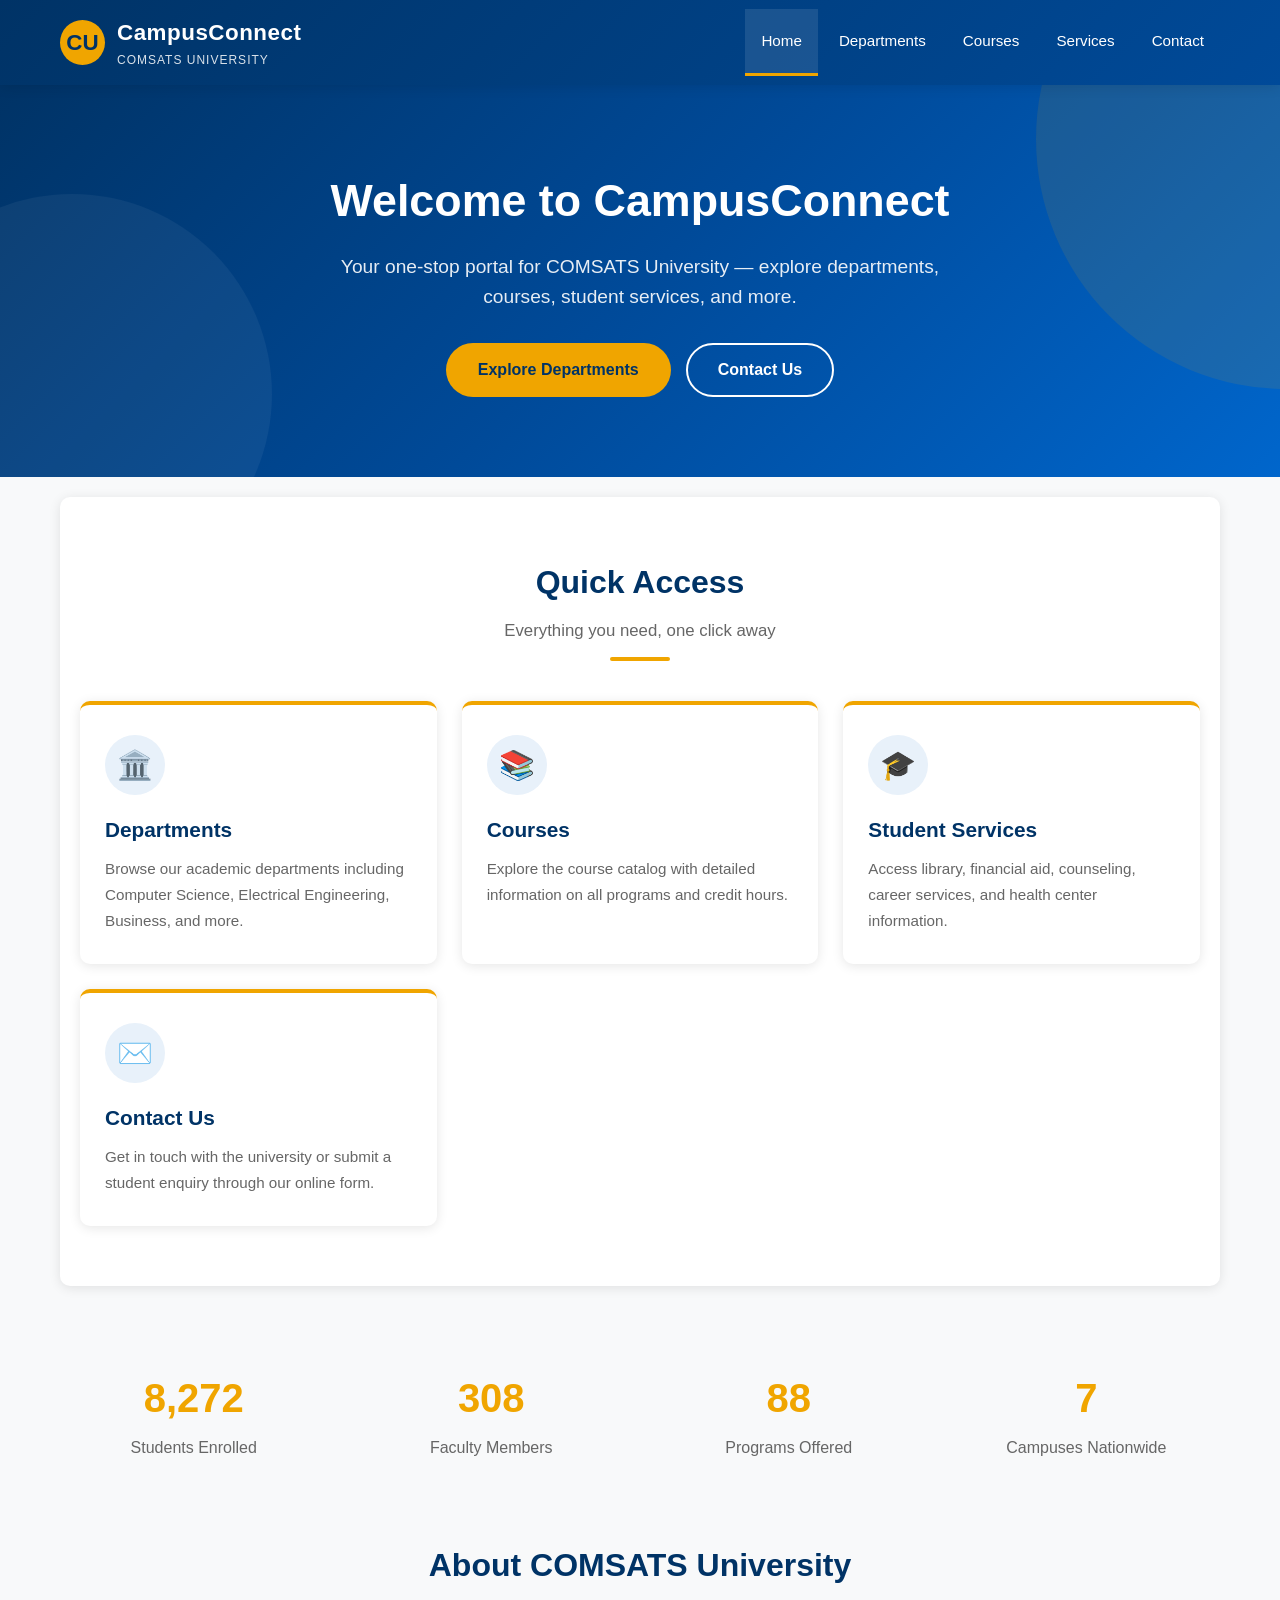
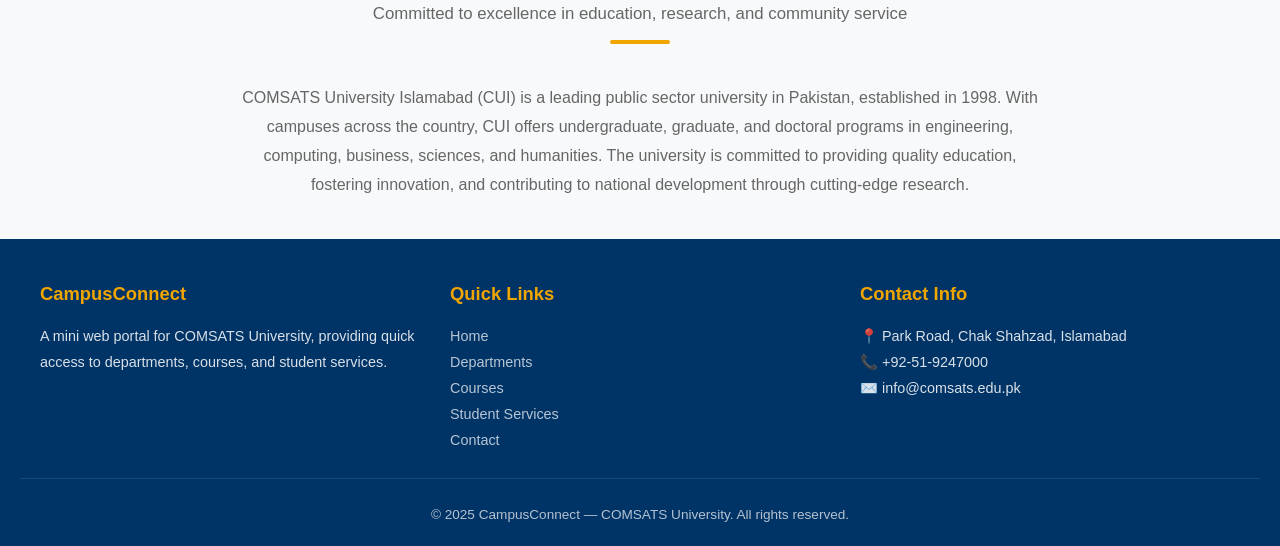
==== index.html @ 8e3acf04 "Initial commit: CampusConnect - COMSATS University Web Portal" ====
<!DOCTYPE html>
<html lang="en">
<head>
  <meta charset="UTF-8">
  <meta name="viewport" content="width=device-width, initial-scale=1.0">
  <title>CampusConnect — COMSATS University</title>
  <link rel="stylesheet" href="css/style.css">
</head>
<body>

  <!-- Header & Navigation -->
  <header>
    <div class="nav-container">
      <a href="index.html" class="logo">
        <div class="logo-icon">CU</div>
        <h1>CampusConnect<span>COMSATS University</span></h1>
      </a>
      <div class="hamburger">
        <span></span>
        <span></span>
        <span></span>
      </div>
      <nav>
        <ul>
          <li><a href="index.html" class="active">Home</a></li>
          <li><a href="departments.html">Departments</a></li>
          <li><a href="courses.html">Courses</a></li>
          <li><a href="services.html">Services</a></li>
          <li><a href="contact.html">Contact</a></li>
        </ul>
      </nav>
    </div>
  </header>

  <!-- Hero Section -->
  <section class="hero">
    <div class="hero-content">
      <h2>Welcome to CampusConnect</h2>
      <p>Your one-stop portal for COMSATS University — explore departments, courses, student services, and more.</p>
      <div class="hero-buttons">
        <a href="departments.html" class="btn btn-primary">Explore Departments</a>
        <a href="contact.html" class="btn btn-outline">Contact Us</a>
      </div>
    </div>
  </section>

  <!-- Main Content -->
  <main>

    <!-- Quick Links -->
    <section class="quick-links">
      <div class="section-title">
        <h2>Quick Access</h2>
        <p>Everything you need, one click away</p>
        <div class="underline"></div>
      </div>
      <div class="cards-grid">
        <a href="departments.html" class="card">
          <div class="card-icon">🏛️</div>
          <h3>Departments</h3>
          <p>Browse our academic departments including Computer Science, Electrical Engineering, Business, and more.</p>
        </a>
        <a href="courses.html" class="card">
          <div class="card-icon">📚</div>
          <h3>Courses</h3>
          <p>Explore the course catalog with detailed information on all programs and credit hours.</p>
        </a>
        <a href="services.html" class="card">
          <div class="card-icon">🎓</div>
          <h3>Student Services</h3>
          <p>Access library, financial aid, counseling, career services, and health center information.</p>
        </a>
        <a href="contact.html" class="card">
          <div class="card-icon">✉️</div>
          <h3>Contact Us</h3>
          <p>Get in touch with the university or submit a student enquiry through our online form.</p>
        </a>
      </div>
    </section>

    <!-- Stats Section -->
    <section class="stats">
      <div class="stat-item">
        <h3 data-target="15000">0</h3>
        <p>Students Enrolled</p>
      </div>
      <div class="stat-item">
        <h3 data-target="500">0</h3>
        <p>Faculty Members</p>
      </div>
      <div class="stat-item">
        <h3 data-target="120">0</h3>
        <p>Programs Offered</p>
      </div>
      <div class="stat-item">
        <h3 data-target="7">0</h3>
        <p>Campuses Nationwide</p>
      </div>
    </section>

    <!-- About Section -->
    <section style="margin-top: 40px;">
      <div class="section-title">
        <h2>About COMSATS University</h2>
        <p>Committed to excellence in education, research, and community service</p>
        <div class="underline"></div>
      </div>
      <div style="max-width: 800px; margin: 0 auto; text-align: center; color: var(--text-light); line-height: 1.8;">
        <p>COMSATS University Islamabad (CUI) is a leading public sector university in Pakistan, established in 1998. With campuses across the country, CUI offers undergraduate, graduate, and doctoral programs in engineering, computing, business, sciences, and humanities. The university is committed to providing quality education, fostering innovation, and contributing to national development through cutting-edge research.</p>
      </div>
    </section>

  </main>

  <!-- Footer -->
  <footer>
    <div class="footer-content">
      <div class="footer-section">
        <h3>CampusConnect</h3>
        <p>A mini web portal for COMSATS University, providing quick access to departments, courses, and student services.</p>
      </div>
      <div class="footer-section">
        <h3>Quick Links</h3>
        <ul>
          <li><a href="index.html">Home</a></li>
          <li><a href="departments.html">Departments</a></li>
          <li><a href="courses.html">Courses</a></li>
          <li><a href="services.html">Student Services</a></li>
          <li><a href="contact.html">Contact</a></li>
        </ul>
      </div>
      <div class="footer-section">
        <h3>Contact Info</h3>
        <p>📍 Park Road, Chak Shahzad, Islamabad</p>
        <p>📞 +92-51-9247000</p>
        <p>✉️ info@comsats.edu.pk</p>
      </div>
    </div>
    <div class="footer-bottom">
      <p>&copy; 2025 CampusConnect — COMSATS University. All rights reserved.</p>
    </div>
  </footer>

  <script src="js/script.js"></script>
</body>
</html>
---- css/style.css ----
/* ===== CampusConnect - COMSATS University Stylesheet ===== */

/* --- CSS Variables --- */
:root {
  --primary: #003366;
  --primary-light: #004a99;
  --secondary: #f0a500;
  --accent: #e8f1fa;
  --bg: #f8f9fa;
  --white: #ffffff;
  --text: #333333;
  --text-light: #666666;
  --border: #dee2e6;
  --shadow: 0 2px 12px rgba(0, 0, 0, 0.1);
  --shadow-hover: 0 6px 20px rgba(0, 0, 0, 0.15);
  --radius: 10px;
  --transition: all 0.3s ease;
}

/* --- Reset & Base --- */
*,
*::before,
*::after {
  margin: 0;
  padding: 0;
  box-sizing: border-box;
}

html {
  scroll-behavior: smooth;
}

body {
  font-family: 'Segoe UI', Tahoma, Geneva, Verdana, sans-serif;
  background-color: var(--bg);
  color: var(--text);
  line-height: 1.6;
  min-height: 100vh;
  display: flex;
  flex-direction: column;
}

a {
  text-decoration: none;
  color: inherit;
}

ul {
  list-style: none;
}

img {
  max-width: 100%;
  height: auto;
}

/* --- Header & Navigation --- */
header {
  background: linear-gradient(135deg, var(--primary), var(--primary-light));
  color: var(--white);
  padding: 0;
  position: sticky;
  top: 0;
  z-index: 1000;
  box-shadow: var(--shadow);
}

.nav-container {
  max-width: 1200px;
  margin: 0 auto;
  display: flex;
  justify-content: space-between;
  align-items: center;
  padding: 0 20px;
}

.logo {
  display: flex;
  align-items: center;
  gap: 12px;
  padding: 15px 0;
}

.logo-icon {
  width: 45px;
  height: 45px;
  background: var(--secondary);
  border-radius: 50%;
  display: flex;
  align-items: center;
  justify-content: center;
  font-size: 1.4rem;
  font-weight: 700;
  color: var(--primary);
}

.logo h1 {
  font-size: 1.4rem;
  font-weight: 700;
  letter-spacing: 0.5px;
}

.logo span {
  display: block;
  font-size: 0.75rem;
  font-weight: 400;
  opacity: 0.85;
  letter-spacing: 1px;
  text-transform: uppercase;
}

nav ul {
  display: flex;
  gap: 5px;
}

nav ul li a {
  display: block;
  padding: 20px 16px;
  color: var(--white);
  font-size: 0.95rem;
  font-weight: 500;
  transition: var(--transition);
  border-bottom: 3px solid transparent;
}

nav ul li a:hover,
nav ul li a.active {
  background: rgba(255, 255, 255, 0.1);
  border-bottom-color: var(--secondary);
}

/* Hamburger Menu */
.hamburger {
  display: none;
  flex-direction: column;
  gap: 5px;
  cursor: pointer;
  padding: 10px;
  z-index: 1001;
}

.hamburger span {
  width: 25px;
  height: 3px;
  background: var(--white);
  border-radius: 3px;
  transition: var(--transition);
}

.hamburger.active span:nth-child(1) {
  transform: rotate(45deg) translate(5px, 6px);
}

.hamburger.active span:nth-child(2) {
  opacity: 0;
}

.hamburger.active span:nth-child(3) {
  transform: rotate(-45deg) translate(5px, -6px);
}

/* --- Hero Section --- */
.hero {
  background: linear-gradient(135deg, var(--primary) 0%, var(--primary-light) 50%, #0066cc 100%);
  color: var(--white);
  text-align: center;
  padding: 80px 20px;
  position: relative;
  overflow: hidden;
}

.hero::before {
  content: '';
  position: absolute;
  top: -50%;
  right: -20%;
  width: 500px;
  height: 500px;
  background: rgba(240, 165, 0, 0.1);
  border-radius: 50%;
}

.hero::after {
  content: '';
  position: absolute;
  bottom: -30%;
  left: -10%;
  width: 400px;
  height: 400px;
  background: rgba(255, 255, 255, 0.05);
  border-radius: 50%;
}

.hero-content {
  position: relative;
  z-index: 1;
  max-width: 800px;
  margin: 0 auto;
}

.hero h2 {
  font-size: 2.8rem;
  margin-bottom: 15px;
  font-weight: 700;
}

.hero p {
  font-size: 1.2rem;
  opacity: 0.9;
  margin-bottom: 30px;
  max-width: 600px;
  margin-left: auto;
  margin-right: auto;
}

.hero-buttons {
  display: flex;
  gap: 15px;
  justify-content: center;
  flex-wrap: wrap;
}

.btn {
  display: inline-block;
  padding: 12px 30px;
  border-radius: 50px;
  font-size: 1rem;
  font-weight: 600;
  cursor: pointer;
  transition: var(--transition);
  border: 2px solid transparent;
}

.btn-primary {
  background: var(--secondary);
  color: var(--primary);
}

.btn-primary:hover {
  background: #d4940a;
  transform: translateY(-2px);
  box-shadow: 0 4px 15px rgba(240, 165, 0, 0.4);
}

.btn-outline {
  background: transparent;
  color: var(--white);
  border-color: var(--white);
}

.btn-outline:hover {
  background: var(--white);
  color: var(--primary);
  transform: translateY(-2px);
}

/* --- Page Header (for inner pages) --- */
.page-header {
  background: linear-gradient(135deg, var(--primary), var(--primary-light));
  color: var(--white);
  padding: 50px 20px;
  text-align: center;
}

.page-header h2 {
  font-size: 2.2rem;
  margin-bottom: 10px;
}

.page-header p {
  font-size: 1.1rem;
  opacity: 0.85;
  max-width: 600px;
  margin: 0 auto;
}

/* --- Main Content --- */
main {
  flex: 1;
  max-width: 1200px;
  margin: 0 auto;
  padding: 40px 20px;
  width: 100%;
}

/* --- Section Title --- */
.section-title {
  text-align: center;
  margin-bottom: 40px;
}

.section-title h2 {
  font-size: 2rem;
  color: var(--primary);
  margin-bottom: 10px;
}

.section-title p {
  color: var(--text-light);
  font-size: 1.05rem;
}

.section-title .underline {
  width: 60px;
  height: 4px;
  background: var(--secondary);
  margin: 12px auto 0;
  border-radius: 2px;
}

/* --- Cards Grid --- */
.cards-grid {
  display: grid;
  grid-template-columns: repeat(auto-fit, minmax(280px, 1fr));
  gap: 25px;
  margin-top: 30px;
}

.card {
  background: var(--white);
  border-radius: var(--radius);
  padding: 30px 25px;
  box-shadow: var(--shadow);
  transition: var(--transition);
  border-top: 4px solid var(--secondary);
}

.card:hover {
  transform: translateY(-5px);
  box-shadow: var(--shadow-hover);
}

.card-icon {
  width: 60px;
  height: 60px;
  background: var(--accent);
  border-radius: 50%;
  display: flex;
  align-items: center;
  justify-content: center;
  font-size: 1.8rem;
  margin-bottom: 18px;
}

.card h3 {
  font-size: 1.3rem;
  color: var(--primary);
  margin-bottom: 10px;
}

.card p {
  color: var(--text-light);
  font-size: 0.95rem;
  line-height: 1.7;
}

.card a.card-link {
  display: inline-block;
  margin-top: 15px;
  color: var(--primary-light);
  font-weight: 600;
  font-size: 0.9rem;
  transition: var(--transition);
}

.card a.card-link:hover {
  color: var(--secondary);
}

/* --- Quick Links (Home) --- */
.quick-links {
  padding: 60px 20px;
  background: var(--white);
  margin: -20px auto 40px;
  border-radius: var(--radius);
  max-width: 1200px;
  box-shadow: var(--shadow);
}

/* --- Stats Section --- */
.stats {
  display: grid;
  grid-template-columns: repeat(auto-fit, minmax(200px, 1fr));
  gap: 30px;
  padding: 40px 0;
  text-align: center;
}

.stat-item h3 {
  font-size: 2.5rem;
  color: var(--secondary);
  font-weight: 700;
}

.stat-item p {
  color: var(--text-light);
  margin-top: 5px;
  font-size: 1rem;
}

/* --- Department / Course Cards --- */
.dept-card,
.course-card,
.service-card {
  background: var(--white);
  border-radius: var(--radius);
  padding: 30px;
  box-shadow: var(--shadow);
  transition: var(--transition);
  border-left: 5px solid var(--secondary);
}

.dept-card:hover,
.course-card:hover,
.service-card:hover {
  transform: translateY(-3px);
  box-shadow: var(--shadow-hover);
}

.dept-card h3,
.course-card h3,
.service-card h3 {
  color: var(--primary);
  font-size: 1.25rem;
  margin-bottom: 8px;
}

.dept-card p,
.course-card p,
.service-card p {
  color: var(--text-light);
  font-size: 0.95rem;
}

.dept-list,
.course-list,
.service-list {
  display: grid;
  grid-template-columns: repeat(auto-fit, minmax(320px, 1fr));
  gap: 25px;
}

/* --- Course Table --- */
.course-table {
  width: 100%;
  border-collapse: collapse;
  margin-top: 10px;
}

.course-table th,
.course-table td {
  padding: 10px 14px;
  text-align: left;
  border-bottom: 1px solid var(--border);
  font-size: 0.9rem;
}

.course-table th {
  background: var(--accent);
  color: var(--primary);
  font-weight: 600;
}

.course-table tr:hover {
  background: #f5f8fc;
}

/* --- Contact Section --- */
.contact-wrapper {
  display: grid;
  grid-template-columns: 1fr 1fr;
  gap: 40px;
  align-items: start;
}

.contact-info {
  background: var(--white);
  border-radius: var(--radius);
  padding: 35px;
  box-shadow: var(--shadow);
}

.contact-info h3 {
  color: var(--primary);
  font-size: 1.4rem;
  margin-bottom: 20px;
}

.contact-item {
  display: flex;
  align-items: flex-start;
  gap: 15px;
  margin-bottom: 20px;
}

.contact-item .icon {
  width: 45px;
  height: 45px;
  background: var(--accent);
  border-radius: 50%;
  display: flex;
  align-items: center;
  justify-content: center;
  font-size: 1.2rem;
  flex-shrink: 0;
}

.contact-item h4 {
  font-size: 1rem;
  color: var(--primary);
  margin-bottom: 3px;
}

.contact-item p {
  font-size: 0.9rem;
  color: var(--text-light);
}

/* --- Form Styles --- */
.enquiry-form {
  background: var(--white);
  border-radius: var(--radius);
  padding: 35px;
  box-shadow: var(--shadow);
}

.enquiry-form h3 {
  color: var(--primary);
  font-size: 1.4rem;
  margin-bottom: 20px;
}

.form-group {
  margin-bottom: 20px;
}

.form-group label {
  display: block;
  margin-bottom: 6px;
  font-weight: 600;
  color: var(--text);
  font-size: 0.95rem;
}

.form-group input,
.form-group select,
.form-group textarea {
  width: 100%;
  padding: 12px 15px;
  border: 2px solid var(--border);
  border-radius: 8px;
  font-size: 0.95rem;
  font-family: inherit;
  transition: var(--transition);
  background: var(--bg);
}

.form-group input:focus,
.form-group select:focus,
.form-group textarea:focus {
  outline: none;
  border-color: var(--primary-light);
  background: var(--white);
  box-shadow: 0 0 0 3px rgba(0, 51, 102, 0.1);
}

.form-group textarea {
  resize: vertical;
  min-height: 120px;
}

.form-group .error-msg {
  color: #dc3545;
  font-size: 0.85rem;
  margin-top: 5px;
  display: none;
}

.form-group.error input,
.form-group.error select,
.form-group.error textarea {
  border-color: #dc3545;
}

.form-group.error .error-msg {
  display: block;
}

.btn-submit {
  background: var(--primary);
  color: var(--white);
  padding: 14px 40px;
  border: none;
  border-radius: 50px;
  font-size: 1rem;
  font-weight: 600;
  cursor: pointer;
  transition: var(--transition);
  width: 100%;
}

.btn-submit:hover {
  background: var(--primary-light);
  transform: translateY(-2px);
  box-shadow: 0 4px 15px rgba(0, 51, 102, 0.3);
}

/* Success Message */
.success-message {
  display: none;
  background: #d4edda;
  color: #155724;
  padding: 15px 20px;
  border-radius: 8px;
  margin-top: 15px;
  text-align: center;
  font-weight: 500;
  border: 1px solid #c3e6cb;
}

.success-message.show {
  display: block;
  animation: fadeIn 0.5s ease;
}

@keyframes fadeIn {
  from { opacity: 0; transform: translateY(-10px); }
  to { opacity: 1; transform: translateY(0); }
}

/* --- Footer --- */
footer {
  background: var(--primary);
  color: var(--white);
  padding: 40px 20px 20px;
  margin-top: auto;
}

.footer-content {
  max-width: 1200px;
  margin: 0 auto;
  display: grid;
  grid-template-columns: repeat(auto-fit, minmax(250px, 1fr));
  gap: 30px;
}

.footer-section h3 {
  font-size: 1.15rem;
  margin-bottom: 15px;
  color: var(--secondary);
}

.footer-section p,
.footer-section li {
  font-size: 0.9rem;
  opacity: 0.85;
  line-height: 1.8;
}

.footer-section ul li a {
  color: var(--white);
  opacity: 0.85;
  transition: var(--transition);
}

.footer-section ul li a:hover {
  opacity: 1;
  color: var(--secondary);
}

.footer-bottom {
  text-align: center;
  padding-top: 25px;
  margin-top: 25px;
  border-top: 1px solid rgba(255, 255, 255, 0.15);
  font-size: 0.85rem;
  opacity: 0.7;
}

/* --- Responsive Design --- */
@media (max-width: 768px) {
  .hamburger {
    display: flex;
  }

  nav ul {
    display: none;
    position: absolute;
    top: 100%;
    left: 0;
    right: 0;
    background: var(--primary);
    flex-direction: column;
    padding: 10px 0;
    box-shadow: 0 5px 15px rgba(0, 0, 0, 0.2);
  }

  nav ul.show {
    display: flex;
  }

  nav ul li a {
    padding: 15px 25px;
    border-bottom: none;
  }

  .hero {
    padding: 50px 20px;
  }

  .hero h2 {
    font-size: 1.8rem;
  }

  .hero p {
    font-size: 1rem;
  }

  .page-header {
    padding: 35px 20px;
  }

  .page-header h2 {
    font-size: 1.6rem;
  }

  .contact-wrapper {
    grid-template-columns: 1fr;
  }

  .cards-grid {
    grid-template-columns: 1fr;
  }

  .dept-list,
  .course-list,
  .service-list {
    grid-template-columns: 1fr;
  }

  .stats {
    grid-template-columns: repeat(2, 1fr);
  }

  .footer-content {
    grid-template-columns: 1fr;
  }
}

@media (max-width: 480px) {
  .logo h1 {
    font-size: 1.1rem;
  }

  .logo span {
    font-size: 0.65rem;
  }

  .hero h2 {
    font-size: 1.5rem;
  }

  .stats {
    grid-template-columns: 1fr;
  }

  .hero-buttons {
    flex-direction: column;
    align-items: center;
  }
}
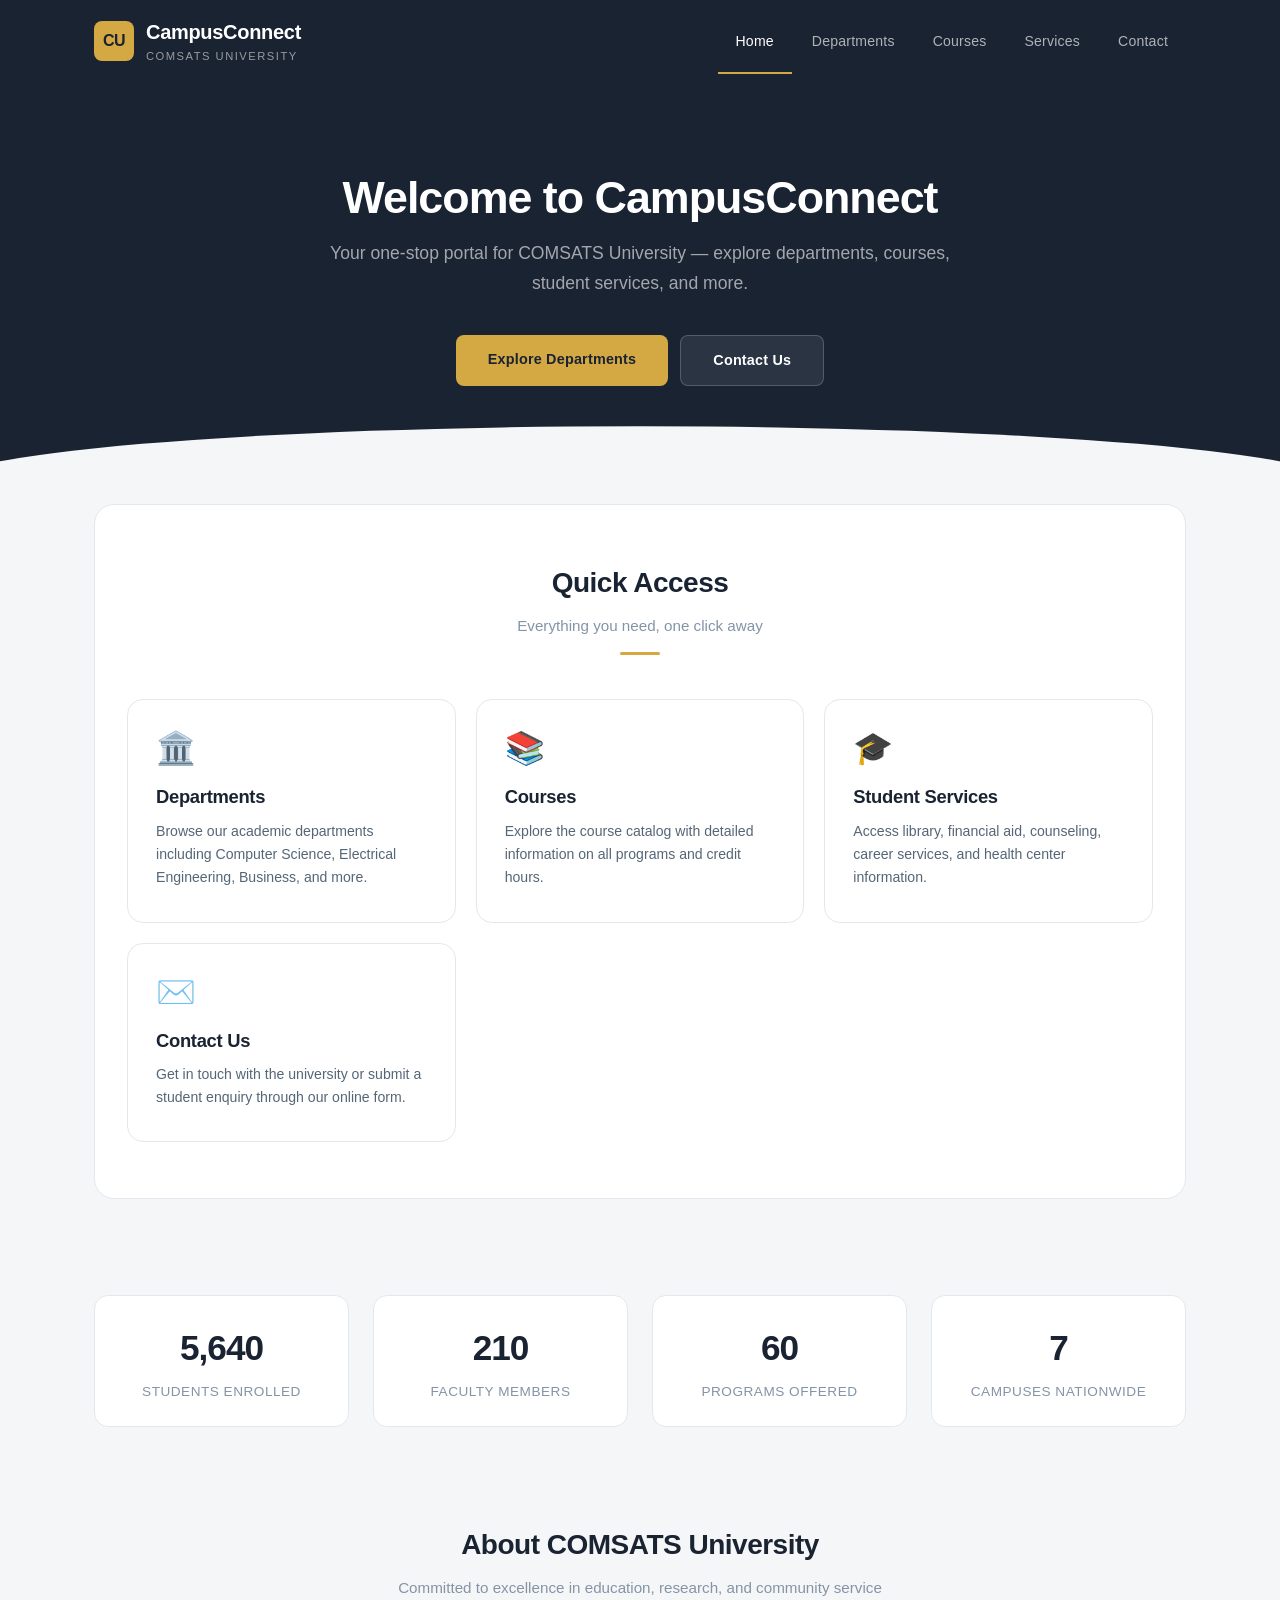
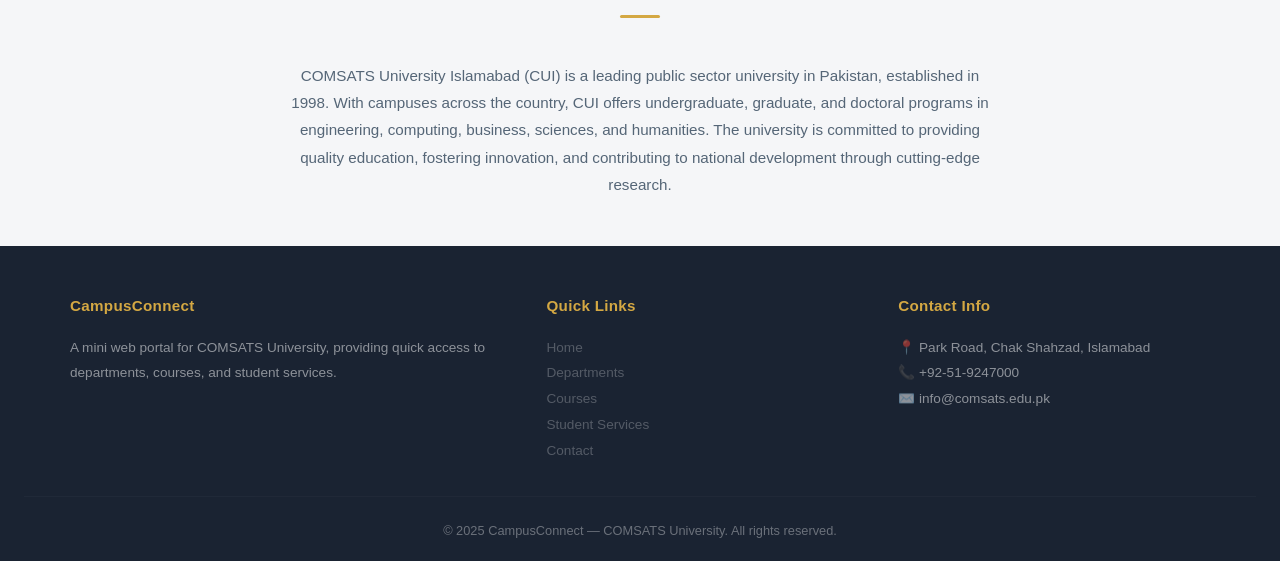
==== commit e5907f41: "Redesign: clean flat cards, no border edges, refined typography and colors" ====
--- a/index.html
+++ b/index.html
@@ -56,22 +56,22 @@
       </div>
       <div class="cards-grid">
         <a href="departments.html" class="card">
-          <div class="card-icon">🏛️</div>
+          <span class="card-icon">🏛️</span>
           <h3>Departments</h3>
           <p>Browse our academic departments including Computer Science, Electrical Engineering, Business, and more.</p>
         </a>
         <a href="courses.html" class="card">
-          <div class="card-icon">📚</div>
+          <span class="card-icon">📚</span>
           <h3>Courses</h3>
           <p>Explore the course catalog with detailed information on all programs and credit hours.</p>
         </a>
         <a href="services.html" class="card">
-          <div class="card-icon">🎓</div>
+          <span class="card-icon">🎓</span>
           <h3>Student Services</h3>
           <p>Access library, financial aid, counseling, career services, and health center information.</p>
         </a>
         <a href="contact.html" class="card">
-          <div class="card-icon">✉️</div>
+          <span class="card-icon">✉️</span>
           <h3>Contact Us</h3>
           <p>Get in touch with the university or submit a student enquiry through our online form.</p>
         </a>
@@ -99,13 +99,13 @@
     </section>
 
     <!-- About Section -->
-    <section style="margin-top: 40px;">
+    <section style="margin-top: 48px;">
       <div class="section-title">
         <h2>About COMSATS University</h2>
         <p>Committed to excellence in education, research, and community service</p>
         <div class="underline"></div>
       </div>
-      <div style="max-width: 800px; margin: 0 auto; text-align: center; color: var(--text-light); line-height: 1.8;">
+      <div style="max-width: 720px; margin: 0 auto; text-align: center; color: #556677; line-height: 1.8; font-size: 0.95rem;">
         <p>COMSATS University Islamabad (CUI) is a leading public sector university in Pakistan, established in 1998. With campuses across the country, CUI offers undergraduate, graduate, and doctoral programs in engineering, computing, business, sciences, and humanities. The university is committed to providing quality education, fostering innovation, and contributing to national development through cutting-edge research.</p>
       </div>
     </section>
--- a/css/style.css
+++ b/css/style.css
@@ -2,19 +2,20 @@
 
 /* --- CSS Variables --- */
 :root {
-  --primary: #003366;
-  --primary-light: #004a99;
-  --secondary: #f0a500;
-  --accent: #e8f1fa;
-  --bg: #f8f9fa;
+  --primary: #1a2332;
+  --primary-mid: #2d3a4a;
+  --primary-light: #3d5a80;
+  --blue: #4a90d9;
+  --blue-light: #e9f0f8;
+  --gold: #d4a843;
+  --gold-soft: #f5ecd7;
+  --bg: #f5f6f8;
   --white: #ffffff;
-  --text: #333333;
-  --text-light: #666666;
-  --border: #dee2e6;
-  --shadow: 0 2px 12px rgba(0, 0, 0, 0.1);
-  --shadow-hover: 0 6px 20px rgba(0, 0, 0, 0.15);
-  --radius: 10px;
-  --transition: all 0.3s ease;
+  --text: #2c3e50;
+  --text-mid: #556677;
+  --text-light: #8494a7;
+  --border: #e3e8ee;
+  --transition: all 0.25s cubic-bezier(0.4, 0, 0.2, 1);
 }
 
 /* --- Reset & Base --- */
@@ -28,10 +29,12 @@
 
 html {
   scroll-behavior: smooth;
+  -webkit-font-smoothing: antialiased;
+  -moz-osx-font-smoothing: grayscale;
 }
 
 body {
-  font-family: 'Segoe UI', Tahoma, Geneva, Verdana, sans-serif;
+  font-family: 'Segoe UI', -apple-system, BlinkMacSystemFont, sans-serif;
   background-color: var(--bg);
   color: var(--text);
   line-height: 1.6;
@@ -56,78 +59,81 @@
 
 /* --- Header & Navigation --- */
 header {
-  background: linear-gradient(135deg, var(--primary), var(--primary-light));
+  background: var(--primary);
   color: var(--white);
   padding: 0;
   position: sticky;
   top: 0;
   z-index: 1000;
-  box-shadow: var(--shadow);
 }
 
 .nav-container {
-  max-width: 1200px;
+  max-width: 1140px;
   margin: 0 auto;
   display: flex;
   justify-content: space-between;
   align-items: center;
-  padding: 0 20px;
+  padding: 0 24px;
 }
 
 .logo {
   display: flex;
   align-items: center;
   gap: 12px;
-  padding: 15px 0;
+  padding: 16px 0;
 }
 
 .logo-icon {
-  width: 45px;
-  height: 45px;
-  background: var(--secondary);
-  border-radius: 50%;
+  width: 40px;
+  height: 40px;
+  background: var(--gold);
+  border-radius: 8px;
   display: flex;
   align-items: center;
   justify-content: center;
-  font-size: 1.4rem;
+  font-size: 1rem;
+  font-weight: 800;
+  color: var(--primary);
+  letter-spacing: -0.5px;
+}
+
+.logo h1 {
+  font-size: 1.25rem;
   font-weight: 700;
-  color: var(--primary);
-}
-
-.logo h1 {
-  font-size: 1.4rem;
-  font-weight: 700;
-  letter-spacing: 0.5px;
+  letter-spacing: -0.3px;
 }
 
 .logo span {
   display: block;
-  font-size: 0.75rem;
+  font-size: 0.7rem;
   font-weight: 400;
-  opacity: 0.85;
-  letter-spacing: 1px;
+  opacity: 0.55;
+  letter-spacing: 1.5px;
   text-transform: uppercase;
 }
 
 nav ul {
   display: flex;
-  gap: 5px;
+  gap: 2px;
 }
 
 nav ul li a {
   display: block;
-  padding: 20px 16px;
-  color: var(--white);
-  font-size: 0.95rem;
+  padding: 22px 18px;
+  color: rgba(255, 255, 255, 0.65);
+  font-size: 0.88rem;
   font-weight: 500;
   transition: var(--transition);
-  border-bottom: 3px solid transparent;
-}
-
-nav ul li a:hover,
+  letter-spacing: 0.2px;
+}
+
+nav ul li a:hover {
+  color: var(--white);
+}
+
 nav ul li a.active {
-  background: rgba(255, 255, 255, 0.1);
-  border-bottom-color: var(--secondary);
+  color: var(--white);
+  box-shadow: inset 0 -2px 0 var(--gold);
 }
 
 /* Hamburger Menu */
@@ -141,15 +147,15 @@
 }
 
 .hamburger span {
-  width: 25px;
-  height: 3px;
+  width: 22px;
+  height: 2px;
   background: var(--white);
-  border-radius: 3px;
+  border-radius: 1px;
   transition: var(--transition);
 }
 
 .hamburger.active span:nth-child(1) {
-  transform: rotate(45deg) translate(5px, 6px);
+  transform: rotate(45deg) translate(5px, 5px);
 }
 
 .hamburger.active span:nth-child(2) {
@@ -157,378 +163,426 @@
 }
 
 .hamburger.active span:nth-child(3) {
-  transform: rotate(-45deg) translate(5px, -6px);
+  transform: rotate(-45deg) translate(5px, -5px);
 }
 
 /* --- Hero Section --- */
 .hero {
-  background: linear-gradient(135deg, var(--primary) 0%, var(--primary-light) 50%, #0066cc 100%);
+  background: var(--primary);
   color: var(--white);
   text-align: center;
-  padding: 80px 20px;
+  padding: 90px 24px 100px;
   position: relative;
-  overflow: hidden;
-}
-
-.hero::before {
-  content: '';
-  position: absolute;
-  top: -50%;
-  right: -20%;
-  width: 500px;
-  height: 500px;
-  background: rgba(240, 165, 0, 0.1);
-  border-radius: 50%;
 }
 
 .hero::after {
   content: '';
   position: absolute;
-  bottom: -30%;
-  left: -10%;
-  width: 400px;
-  height: 400px;
-  background: rgba(255, 255, 255, 0.05);
-  border-radius: 50%;
+  bottom: 0;
+  left: 0;
+  right: 0;
+  height: 60px;
+  background: var(--bg);
+  clip-path: ellipse(55% 100% at 50% 100%);
 }
 
 .hero-content {
   position: relative;
   z-index: 1;
-  max-width: 800px;
+  max-width: 680px;
   margin: 0 auto;
 }
 
 .hero h2 {
   font-size: 2.8rem;
-  margin-bottom: 15px;
-  font-weight: 700;
+  margin-bottom: 16px;
+  font-weight: 800;
+  letter-spacing: -1px;
+  line-height: 1.15;
 }
 
 .hero p {
-  font-size: 1.2rem;
-  opacity: 0.9;
-  margin-bottom: 30px;
-  max-width: 600px;
-  margin-left: auto;
-  margin-right: auto;
+  font-size: 1.1rem;
+  opacity: 0.6;
+  margin-bottom: 36px;
+  line-height: 1.7;
+  font-weight: 400;
 }
 
 .hero-buttons {
   display: flex;
-  gap: 15px;
+  gap: 12px;
   justify-content: center;
   flex-wrap: wrap;
 }
 
 .btn {
   display: inline-block;
-  padding: 12px 30px;
-  border-radius: 50px;
-  font-size: 1rem;
+  padding: 13px 32px;
+  border-radius: 8px;
+  font-size: 0.9rem;
   font-weight: 600;
   cursor: pointer;
   transition: var(--transition);
-  border: 2px solid transparent;
+  border: none;
+  letter-spacing: 0.2px;
 }
 
 .btn-primary {
-  background: var(--secondary);
+  background: var(--gold);
   color: var(--primary);
 }
 
 .btn-primary:hover {
-  background: #d4940a;
-  transform: translateY(-2px);
-  box-shadow: 0 4px 15px rgba(240, 165, 0, 0.4);
+  background: #c49a38;
+  transform: translateY(-1px);
 }
 
 .btn-outline {
-  background: transparent;
+  background: rgba(255, 255, 255, 0.08);
   color: var(--white);
-  border-color: var(--white);
+  border: 1px solid rgba(255, 255, 255, 0.2);
 }
 
 .btn-outline:hover {
-  background: var(--white);
-  color: var(--primary);
-  transform: translateY(-2px);
-}
-
-/* --- Page Header (for inner pages) --- */
+  background: rgba(255, 255, 255, 0.15);
+  border-color: rgba(255, 255, 255, 0.35);
+  transform: translateY(-1px);
+}
+
+/* --- Page Header (inner pages) --- */
 .page-header {
-  background: linear-gradient(135deg, var(--primary), var(--primary-light));
+  background: var(--primary);
   color: var(--white);
-  padding: 50px 20px;
+  padding: 52px 24px 60px;
   text-align: center;
+  position: relative;
+}
+
+.page-header::after {
+  content: '';
+  position: absolute;
+  bottom: 0;
+  left: 0;
+  right: 0;
+  height: 40px;
+  background: var(--bg);
+  clip-path: ellipse(55% 100% at 50% 100%);
 }
 
 .page-header h2 {
-  font-size: 2.2rem;
-  margin-bottom: 10px;
+  font-size: 2rem;
+  margin-bottom: 8px;
+  font-weight: 700;
+  letter-spacing: -0.5px;
 }
 
 .page-header p {
-  font-size: 1.1rem;
-  opacity: 0.85;
-  max-width: 600px;
+  font-size: 1rem;
+  opacity: 0.5;
+  max-width: 520px;
   margin: 0 auto;
+  font-weight: 400;
 }
 
 /* --- Main Content --- */
 main {
   flex: 1;
-  max-width: 1200px;
+  max-width: 1140px;
   margin: 0 auto;
-  padding: 40px 20px;
+  padding: 48px 24px;
   width: 100%;
 }
 
 /* --- Section Title --- */
 .section-title {
   text-align: center;
-  margin-bottom: 40px;
+  margin-bottom: 44px;
 }
 
 .section-title h2 {
-  font-size: 2rem;
+  font-size: 1.75rem;
   color: var(--primary);
-  margin-bottom: 10px;
+  margin-bottom: 8px;
+  font-weight: 700;
+  letter-spacing: -0.5px;
 }
 
 .section-title p {
   color: var(--text-light);
-  font-size: 1.05rem;
+  font-size: 0.95rem;
 }
 
 .section-title .underline {
-  width: 60px;
-  height: 4px;
-  background: var(--secondary);
-  margin: 12px auto 0;
+  width: 40px;
+  height: 3px;
+  background: var(--gold);
+  margin: 14px auto 0;
   border-radius: 2px;
 }
 
-/* --- Cards Grid --- */
+/* --- Cards Grid (Home quick links) --- */
 .cards-grid {
   display: grid;
-  grid-template-columns: repeat(auto-fit, minmax(280px, 1fr));
-  gap: 25px;
-  margin-top: 30px;
+  grid-template-columns: repeat(auto-fit, minmax(250px, 1fr));
+  gap: 20px;
+  margin-top: 32px;
 }
 
 .card {
   background: var(--white);
-  border-radius: var(--radius);
-  padding: 30px 25px;
-  box-shadow: var(--shadow);
+  border-radius: 16px;
+  padding: 32px 28px;
   transition: var(--transition);
-  border-top: 4px solid var(--secondary);
+  border: 1px solid var(--border);
+  position: relative;
+  overflow: hidden;
+}
+
+.card::before {
+  content: '';
+  position: absolute;
+  top: 0;
+  left: 0;
+  right: 0;
+  height: 0;
+  background: linear-gradient(135deg, var(--blue-light), var(--gold-soft));
+  transition: height 0.35s ease;
+  z-index: 0;
+}
+
+.card:hover::before {
+  height: 100%;
 }
 
 .card:hover {
-  transform: translateY(-5px);
-  box-shadow: var(--shadow-hover);
+  border-color: transparent;
+  box-shadow: 0 8px 30px rgba(26, 35, 50, 0.08);
+}
+
+.card > * {
+  position: relative;
+  z-index: 1;
 }
 
 .card-icon {
-  width: 60px;
-  height: 60px;
-  background: var(--accent);
-  border-radius: 50%;
-  display: flex;
-  align-items: center;
-  justify-content: center;
-  font-size: 1.8rem;
+  font-size: 2rem;
   margin-bottom: 18px;
+  display: block;
+  line-height: 1;
 }
 
 .card h3 {
-  font-size: 1.3rem;
+  font-size: 1.15rem;
   color: var(--primary);
-  margin-bottom: 10px;
+  margin-bottom: 8px;
+  font-weight: 700;
+  letter-spacing: -0.3px;
 }
 
 .card p {
-  color: var(--text-light);
-  font-size: 0.95rem;
-  line-height: 1.7;
-}
-
-.card a.card-link {
-  display: inline-block;
-  margin-top: 15px;
-  color: var(--primary-light);
-  font-weight: 600;
-  font-size: 0.9rem;
-  transition: var(--transition);
-}
-
-.card a.card-link:hover {
-  color: var(--secondary);
-}
-
-/* --- Quick Links (Home) --- */
+  color: var(--text-mid);
+  font-size: 0.88rem;
+  line-height: 1.65;
+}
+
+/* --- Quick Links wrapper (Home) --- */
 .quick-links {
-  padding: 60px 20px;
+  padding: 56px 32px;
   background: var(--white);
-  margin: -20px auto 40px;
-  border-radius: var(--radius);
-  max-width: 1200px;
-  box-shadow: var(--shadow);
+  margin: -30px auto 48px;
+  border-radius: 20px;
+  max-width: 1140px;
+  border: 1px solid var(--border);
+  position: relative;
+  z-index: 2;
 }
 
 /* --- Stats Section --- */
 .stats {
   display: grid;
-  grid-template-columns: repeat(auto-fit, minmax(200px, 1fr));
-  gap: 30px;
-  padding: 40px 0;
+  grid-template-columns: repeat(auto-fit, minmax(180px, 1fr));
+  gap: 24px;
+  padding: 48px 0;
   text-align: center;
 }
 
+.stat-item {
+  padding: 24px 16px;
+  background: var(--white);
+  border-radius: 14px;
+  border: 1px solid var(--border);
+}
+
 .stat-item h3 {
-  font-size: 2.5rem;
-  color: var(--secondary);
-  font-weight: 700;
+  font-size: 2.2rem;
+  color: var(--primary);
+  font-weight: 800;
+  letter-spacing: -1px;
 }
 
 .stat-item p {
   color: var(--text-light);
-  margin-top: 5px;
-  font-size: 1rem;
-}
-
-/* --- Department / Course Cards --- */
+  margin-top: 4px;
+  font-size: 0.85rem;
+  font-weight: 500;
+  text-transform: uppercase;
+  letter-spacing: 0.5px;
+}
+
+/* --- Department / Course / Service Cards --- */
 .dept-card,
 .course-card,
 .service-card {
   background: var(--white);
-  border-radius: var(--radius);
-  padding: 30px;
-  box-shadow: var(--shadow);
+  border-radius: 16px;
+  padding: 28px 28px;
   transition: var(--transition);
-  border-left: 5px solid var(--secondary);
+  border: 1px solid var(--border);
 }
 
 .dept-card:hover,
 .course-card:hover,
 .service-card:hover {
-  transform: translateY(-3px);
-  box-shadow: var(--shadow-hover);
+  box-shadow: 0 8px 30px rgba(26, 35, 50, 0.08);
+  border-color: transparent;
 }
 
 .dept-card h3,
 .course-card h3,
 .service-card h3 {
   color: var(--primary);
-  font-size: 1.25rem;
-  margin-bottom: 8px;
+  font-size: 1.1rem;
+  margin-bottom: 10px;
+  font-weight: 700;
+  letter-spacing: -0.2px;
 }
 
 .dept-card p,
 .course-card p,
 .service-card p {
-  color: var(--text-light);
-  font-size: 0.95rem;
+  color: var(--text-mid);
+  font-size: 0.9rem;
+  line-height: 1.65;
 }
 
 .dept-list,
 .course-list,
 .service-list {
   display: grid;
-  grid-template-columns: repeat(auto-fit, minmax(320px, 1fr));
-  gap: 25px;
+  grid-template-columns: repeat(auto-fit, minmax(340px, 1fr));
+  gap: 20px;
 }
 
 /* --- Course Table --- */
 .course-table {
   width: 100%;
   border-collapse: collapse;
-  margin-top: 10px;
+  margin-top: 14px;
 }
 
 .course-table th,
 .course-table td {
   padding: 10px 14px;
   text-align: left;
+  font-size: 0.88rem;
+}
+
+.course-table th {
+  color: var(--text-light);
+  font-weight: 600;
+  font-size: 0.78rem;
+  text-transform: uppercase;
+  letter-spacing: 0.5px;
+  border-bottom: 2px solid var(--border);
+}
+
+.course-table td {
   border-bottom: 1px solid var(--border);
-  font-size: 0.9rem;
-}
-
-.course-table th {
-  background: var(--accent);
-  color: var(--primary);
-  font-weight: 600;
-}
-
-.course-table tr:hover {
-  background: #f5f8fc;
+  color: var(--text-mid);
+}
+
+.course-table tr:last-child td {
+  border-bottom: none;
+}
+
+.course-table tr:hover td {
+  background: var(--bg);
 }
 
 /* --- Contact Section --- */
 .contact-wrapper {
   display: grid;
   grid-template-columns: 1fr 1fr;
-  gap: 40px;
+  gap: 32px;
   align-items: start;
 }
 
 .contact-info {
   background: var(--white);
-  border-radius: var(--radius);
-  padding: 35px;
-  box-shadow: var(--shadow);
+  border-radius: 16px;
+  padding: 36px;
+  border: 1px solid var(--border);
 }
 
 .contact-info h3 {
   color: var(--primary);
-  font-size: 1.4rem;
-  margin-bottom: 20px;
+  font-size: 1.25rem;
+  margin-bottom: 24px;
+  font-weight: 700;
+  letter-spacing: -0.3px;
 }
 
 .contact-item {
   display: flex;
   align-items: flex-start;
-  gap: 15px;
-  margin-bottom: 20px;
+  gap: 16px;
+  margin-bottom: 24px;
+}
+
+.contact-item:last-child {
+  margin-bottom: 0;
 }
 
 .contact-item .icon {
-  width: 45px;
-  height: 45px;
-  background: var(--accent);
-  border-radius: 50%;
+  width: 40px;
+  height: 40px;
+  background: var(--bg);
+  border-radius: 10px;
   display: flex;
   align-items: center;
   justify-content: center;
-  font-size: 1.2rem;
+  font-size: 1.1rem;
   flex-shrink: 0;
 }
 
 .contact-item h4 {
-  font-size: 1rem;
+  font-size: 0.9rem;
   color: var(--primary);
-  margin-bottom: 3px;
+  margin-bottom: 2px;
+  font-weight: 600;
 }
 
 .contact-item p {
-  font-size: 0.9rem;
+  font-size: 0.88rem;
   color: var(--text-light);
+  line-height: 1.6;
 }
 
 /* --- Form Styles --- */
 .enquiry-form {
   background: var(--white);
-  border-radius: var(--radius);
-  padding: 35px;
-  box-shadow: var(--shadow);
+  border-radius: 16px;
+  padding: 36px;
+  border: 1px solid var(--border);
 }
 
 .enquiry-form h3 {
   color: var(--primary);
-  font-size: 1.4rem;
-  margin-bottom: 20px;
+  font-size: 1.25rem;
+  margin-bottom: 24px;
+  font-weight: 700;
+  letter-spacing: -0.3px;
 }
 
 .form-group {
@@ -540,29 +594,30 @@
   margin-bottom: 6px;
   font-weight: 600;
   color: var(--text);
-  font-size: 0.95rem;
+  font-size: 0.88rem;
 }
 
 .form-group input,
 .form-group select,
 .form-group textarea {
   width: 100%;
-  padding: 12px 15px;
-  border: 2px solid var(--border);
-  border-radius: 8px;
-  font-size: 0.95rem;
+  padding: 12px 16px;
+  border: 1.5px solid var(--border);
+  border-radius: 10px;
+  font-size: 0.92rem;
   font-family: inherit;
   transition: var(--transition);
   background: var(--bg);
+  color: var(--text);
 }
 
 .form-group input:focus,
 .form-group select:focus,
 .form-group textarea:focus {
   outline: none;
-  border-color: var(--primary-light);
+  border-color: var(--blue);
   background: var(--white);
-  box-shadow: 0 0 0 3px rgba(0, 51, 102, 0.1);
+  box-shadow: 0 0 0 3px rgba(74, 144, 217, 0.1);
 }
 
 .form-group textarea {
@@ -571,16 +626,18 @@
 }
 
 .form-group .error-msg {
-  color: #dc3545;
-  font-size: 0.85rem;
-  margin-top: 5px;
+  color: #d94452;
+  font-size: 0.82rem;
+  margin-top: 6px;
   display: none;
+  font-weight: 500;
 }
 
 .form-group.error input,
 .form-group.error select,
 .form-group.error textarea {
-  border-color: #dc3545;
+  border-color: #d94452;
+  background: #fdf2f3;
 }
 
 .form-group.error .error-msg {
@@ -592,40 +649,40 @@
   color: var(--white);
   padding: 14px 40px;
   border: none;
-  border-radius: 50px;
-  font-size: 1rem;
+  border-radius: 10px;
+  font-size: 0.92rem;
   font-weight: 600;
   cursor: pointer;
   transition: var(--transition);
   width: 100%;
+  letter-spacing: 0.2px;
 }
 
 .btn-submit:hover {
-  background: var(--primary-light);
-  transform: translateY(-2px);
-  box-shadow: 0 4px 15px rgba(0, 51, 102, 0.3);
+  background: var(--primary-mid);
+  box-shadow: 0 4px 12px rgba(26, 35, 50, 0.2);
 }
 
 /* Success Message */
 .success-message {
   display: none;
-  background: #d4edda;
-  color: #155724;
-  padding: 15px 20px;
-  border-radius: 8px;
-  margin-top: 15px;
+  background: #eaf5ea;
+  color: #2d6a2e;
+  padding: 14px 20px;
+  border-radius: 10px;
+  margin-top: 16px;
   text-align: center;
   font-weight: 500;
-  border: 1px solid #c3e6cb;
+  font-size: 0.9rem;
 }
 
 .success-message.show {
   display: block;
-  animation: fadeIn 0.5s ease;
+  animation: fadeIn 0.4s ease;
 }
 
 @keyframes fadeIn {
-  from { opacity: 0; transform: translateY(-10px); }
+  from { opacity: 0; transform: translateY(-8px); }
   to { opacity: 1; transform: translateY(0); }
 }
 
@@ -633,49 +690,50 @@
 footer {
   background: var(--primary);
   color: var(--white);
-  padding: 40px 20px 20px;
+  padding: 48px 24px 20px;
   margin-top: auto;
 }
 
 .footer-content {
-  max-width: 1200px;
+  max-width: 1140px;
   margin: 0 auto;
   display: grid;
-  grid-template-columns: repeat(auto-fit, minmax(250px, 1fr));
-  gap: 30px;
+  grid-template-columns: 1.4fr 1fr 1fr;
+  gap: 40px;
 }
 
 .footer-section h3 {
-  font-size: 1.15rem;
-  margin-bottom: 15px;
-  color: var(--secondary);
+  font-size: 0.95rem;
+  margin-bottom: 16px;
+  color: var(--gold);
+  font-weight: 600;
+  letter-spacing: 0.3px;
 }
 
 .footer-section p,
 .footer-section li {
-  font-size: 0.9rem;
-  opacity: 0.85;
-  line-height: 1.8;
+  font-size: 0.85rem;
+  opacity: 0.5;
+  line-height: 1.9;
 }
 
 .footer-section ul li a {
   color: var(--white);
-  opacity: 0.85;
+  opacity: 0.5;
   transition: var(--transition);
 }
 
 .footer-section ul li a:hover {
   opacity: 1;
-  color: var(--secondary);
 }
 
 .footer-bottom {
   text-align: center;
-  padding-top: 25px;
-  margin-top: 25px;
-  border-top: 1px solid rgba(255, 255, 255, 0.15);
-  font-size: 0.85rem;
-  opacity: 0.7;
+  padding-top: 24px;
+  margin-top: 32px;
+  border-top: 1px solid rgba(255, 255, 255, 0.08);
+  font-size: 0.8rem;
+  opacity: 0.35;
 }
 
 /* --- Responsive Design --- */
@@ -692,8 +750,8 @@
     right: 0;
     background: var(--primary);
     flex-direction: column;
-    padding: 10px 0;
-    box-shadow: 0 5px 15px rgba(0, 0, 0, 0.2);
+    padding: 8px 0;
+    border-top: 1px solid rgba(255,255,255,0.06);
   }
 
   nav ul.show {
@@ -701,28 +759,32 @@
   }
 
   nav ul li a {
-    padding: 15px 25px;
-    border-bottom: none;
+    padding: 14px 24px;
+  }
+
+  nav ul li a.active {
+    box-shadow: none;
+    background: rgba(255,255,255,0.05);
   }
 
   .hero {
-    padding: 50px 20px;
+    padding: 56px 20px 72px;
   }
 
   .hero h2 {
-    font-size: 1.8rem;
+    font-size: 2rem;
   }
 
   .hero p {
-    font-size: 1rem;
+    font-size: 0.95rem;
   }
 
   .page-header {
-    padding: 35px 20px;
+    padding: 36px 20px 48px;
   }
 
   .page-header h2 {
-    font-size: 1.6rem;
+    font-size: 1.5rem;
   }
 
   .contact-wrapper {
@@ -746,27 +808,39 @@
   .footer-content {
     grid-template-columns: 1fr;
   }
+
+  .quick-links {
+    margin: -20px 12px 36px;
+    padding: 36px 20px;
+    border-radius: 16px;
+  }
 }
 
 @media (max-width: 480px) {
   .logo h1 {
-    font-size: 1.1rem;
+    font-size: 1.05rem;
   }
 
   .logo span {
-    font-size: 0.65rem;
+    font-size: 0.6rem;
   }
 
   .hero h2 {
-    font-size: 1.5rem;
+    font-size: 1.6rem;
   }
 
   .stats {
-    grid-template-columns: 1fr;
+    grid-template-columns: 1fr 1fr;
+    gap: 12px;
   }
 
   .hero-buttons {
     flex-direction: column;
     align-items: center;
   }
-}
+
+  .btn {
+    width: 100%;
+    text-align: center;
+  }
+}
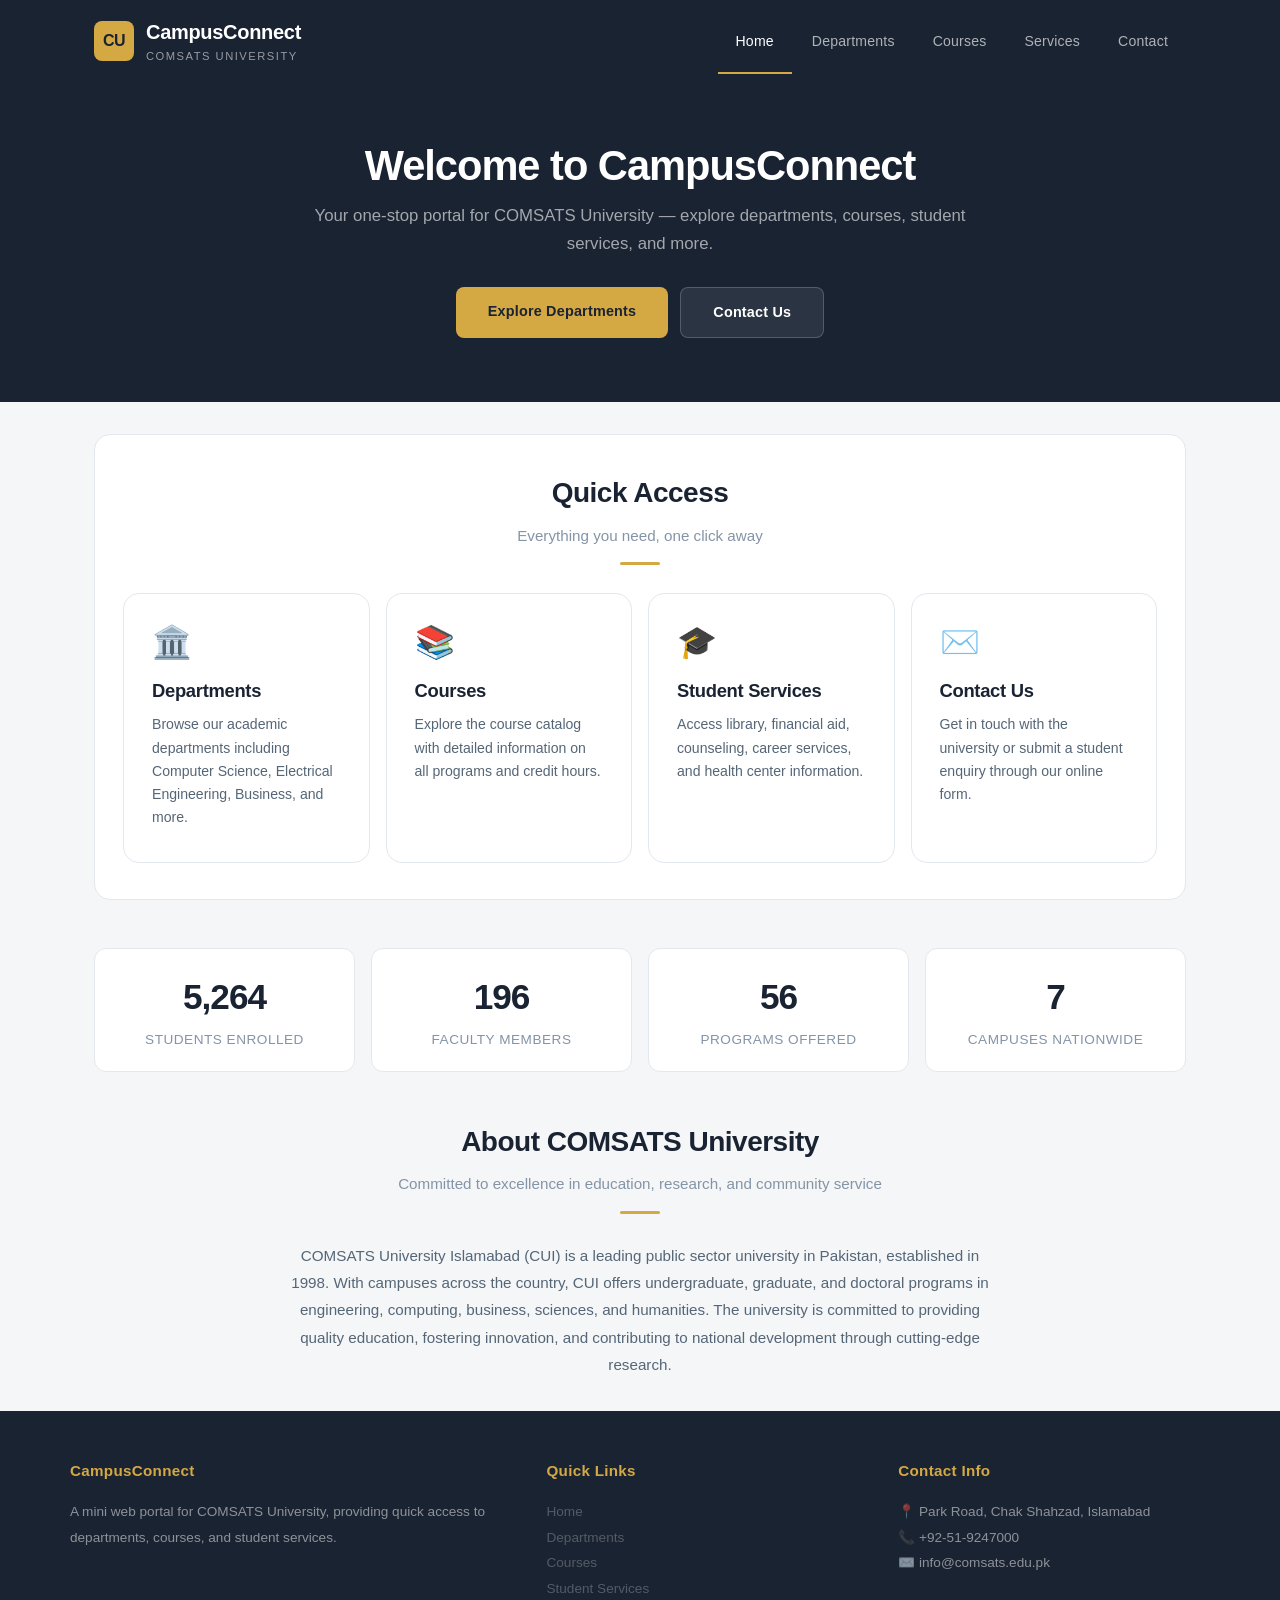
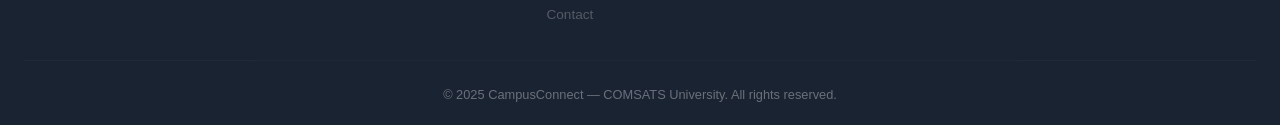
==== commit 4996e75f: "Fix spacing: 4-col cards, remove clip-paths, tighten all gaps" ====
--- a/index.html
+++ b/index.html
@@ -99,7 +99,7 @@
     </section>
 
     <!-- About Section -->
-    <section style="margin-top: 48px;">
+    <section style="margin-top: 24px;">
       <div class="section-title">
         <h2>About COMSATS University</h2>
         <p>Committed to excellence in education, research, and community service</p>
--- a/css/style.css
+++ b/css/style.css
@@ -171,40 +171,26 @@
   background: var(--primary);
   color: var(--white);
   text-align: center;
-  padding: 90px 24px 100px;
-  position: relative;
-}
-
-.hero::after {
-  content: '';
-  position: absolute;
-  bottom: 0;
-  left: 0;
-  right: 0;
-  height: 60px;
-  background: var(--bg);
-  clip-path: ellipse(55% 100% at 50% 100%);
+  padding: 60px 24px 64px;
 }
 
 .hero-content {
-  position: relative;
-  z-index: 1;
   max-width: 680px;
   margin: 0 auto;
 }
 
 .hero h2 {
-  font-size: 2.8rem;
-  margin-bottom: 16px;
+  font-size: 2.6rem;
+  margin-bottom: 12px;
   font-weight: 800;
   letter-spacing: -1px;
   line-height: 1.15;
 }
 
 .hero p {
-  font-size: 1.1rem;
+  font-size: 1.05rem;
   opacity: 0.6;
-  margin-bottom: 36px;
+  margin-bottom: 28px;
   line-height: 1.7;
   font-weight: 400;
 }
@@ -254,20 +240,8 @@
 .page-header {
   background: var(--primary);
   color: var(--white);
-  padding: 52px 24px 60px;
+  padding: 44px 24px;
   text-align: center;
-  position: relative;
-}
-
-.page-header::after {
-  content: '';
-  position: absolute;
-  bottom: 0;
-  left: 0;
-  right: 0;
-  height: 40px;
-  background: var(--bg);
-  clip-path: ellipse(55% 100% at 50% 100%);
 }
 
 .page-header h2 {
@@ -290,14 +264,14 @@
   flex: 1;
   max-width: 1140px;
   margin: 0 auto;
-  padding: 48px 24px;
+  padding: 32px 24px;
   width: 100%;
 }
 
 /* --- Section Title --- */
 .section-title {
   text-align: center;
-  margin-bottom: 44px;
+  margin-bottom: 28px;
 }
 
 .section-title h2 {
@@ -324,9 +298,9 @@
 /* --- Cards Grid (Home quick links) --- */
 .cards-grid {
   display: grid;
-  grid-template-columns: repeat(auto-fit, minmax(250px, 1fr));
-  gap: 20px;
-  margin-top: 32px;
+  grid-template-columns: repeat(4, 1fr);
+  gap: 16px;
+  margin-top: 24px;
 }
 
 .card {
@@ -388,29 +362,27 @@
 
 /* --- Quick Links wrapper (Home) --- */
 .quick-links {
-  padding: 56px 32px;
+  padding: 36px 28px;
   background: var(--white);
-  margin: -30px auto 48px;
-  border-radius: 20px;
+  margin: 0 auto 24px;
+  border-radius: 16px;
   max-width: 1140px;
   border: 1px solid var(--border);
-  position: relative;
-  z-index: 2;
 }
 
 /* --- Stats Section --- */
 .stats {
   display: grid;
-  grid-template-columns: repeat(auto-fit, minmax(180px, 1fr));
-  gap: 24px;
-  padding: 48px 0;
+  grid-template-columns: repeat(4, 1fr);
+  gap: 16px;
+  padding: 24px 0;
   text-align: center;
 }
 
 .stat-item {
-  padding: 24px 16px;
+  padding: 20px 12px;
   background: var(--white);
-  border-radius: 14px;
+  border-radius: 12px;
   border: 1px solid var(--border);
 }
 
@@ -768,23 +740,23 @@
   }
 
   .hero {
-    padding: 56px 20px 72px;
+    padding: 44px 20px 48px;
   }
 
   .hero h2 {
-    font-size: 2rem;
+    font-size: 1.8rem;
   }
 
   .hero p {
-    font-size: 0.95rem;
+    font-size: 0.92rem;
   }
 
   .page-header {
-    padding: 36px 20px 48px;
+    padding: 28px 20px;
   }
 
   .page-header h2 {
-    font-size: 1.5rem;
+    font-size: 1.4rem;
   }
 
   .contact-wrapper {
@@ -792,7 +764,11 @@
   }
 
   .cards-grid {
-    grid-template-columns: 1fr;
+    grid-template-columns: repeat(2, 1fr);
+  }
+
+  .stats {
+    grid-template-columns: repeat(2, 1fr);
   }
 
   .dept-list,
@@ -801,18 +777,14 @@
     grid-template-columns: 1fr;
   }
 
-  .stats {
-    grid-template-columns: repeat(2, 1fr);
-  }
-
   .footer-content {
     grid-template-columns: 1fr;
   }
 
   .quick-links {
-    margin: -20px 12px 36px;
-    padding: 36px 20px;
-    border-radius: 16px;
+    margin: 0 12px 20px;
+    padding: 28px 16px;
+    border-radius: 14px;
   }
 }
 
@@ -826,12 +798,16 @@
   }
 
   .hero h2 {
-    font-size: 1.6rem;
+    font-size: 1.5rem;
+  }
+
+  .cards-grid {
+    grid-template-columns: 1fr;
   }
 
   .stats {
     grid-template-columns: 1fr 1fr;
-    gap: 12px;
+    gap: 10px;
   }
 
   .hero-buttons {
